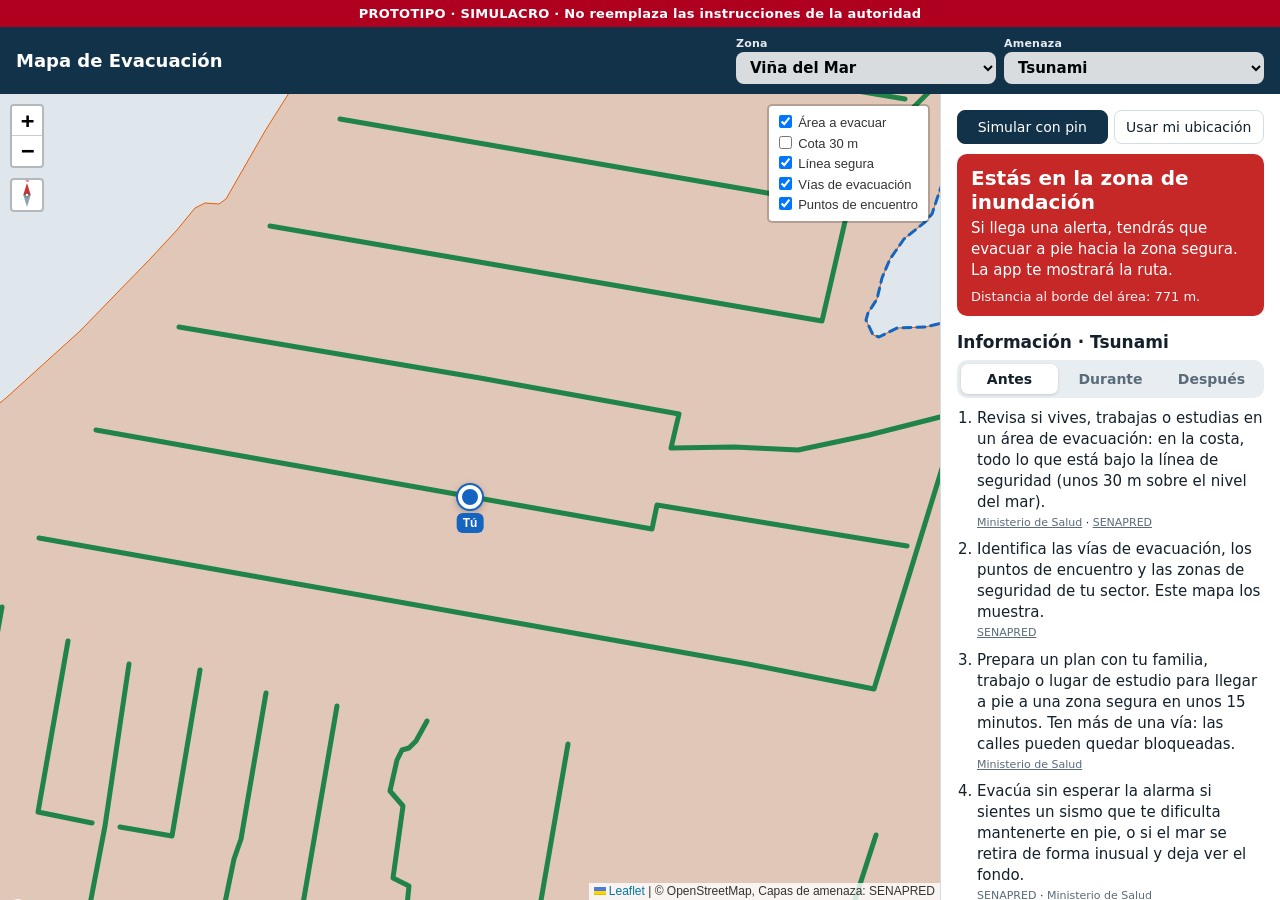
==== app/index.html @ fb672a98 "Macul: inundación y anegamiento + incendio estructural" ====
<!doctype html>
<html lang="es">
<head>
  <meta charset="utf-8">
  <meta name="viewport" content="width=device-width, initial-scale=1, viewport-fit=cover">
  <meta name="theme-color" content="#12324a">
  <title>Mapa de Evacuación</title>
  <link rel="stylesheet" href="vendor/leaflet/leaflet.css">
  <link rel="stylesheet" href="css/estilos.css?v=17">
</head>
<body>
  <div class="aviso-simulacro" id="aviso-simulacro">PROTOTIPO · SIMULACRO · No reemplaza las instrucciones de la autoridad</div>

  <div class="banner-alerta" id="banner-alerta" role="alert" hidden></div>

  <header class="cabecera">
    <div class="titulo">
      <h1>Mapa de Evacuación</h1>
      <div class="selectores">
        <label>Zona <select id="selector-zona"></select></label>
        <label>Amenaza <select id="selector-amenaza"></select></label>
      </div>
    </div>
  </header>

  <main class="contenido">
    <div id="mapa" role="application" aria-label="Mapa de la zona"></div>

    <section class="ficha" id="ficha">
      <div class="diagnostico" id="diagnostico" hidden>
        <div class="modos" role="group" aria-label="Origen de la posición">
          <button type="button" id="btn-simulacion" class="activo">Simular con pin</button>
          <button type="button" id="btn-gps">Usar mi ubicación</button>
        </div>
        <div class="estado" id="estado" aria-live="polite">
          <div class="estado-titulo" id="estado-titulo"></div>
          <div class="estado-texto" id="estado-texto"></div>
          <div class="estado-detalle" id="estado-detalle"></div>
        </div>
        <div class="ruta-info" id="ruta-info" hidden aria-live="polite"></div>
      </div>
      <section class="informacion" id="informacion" aria-label="Información sobre la amenaza"></section>
      <ul class="leyenda" id="leyenda"></ul>
      <p class="fuente" id="fuente"></p>
      <p class="estado-alertas" id="estado-alertas"></p>
    </section>
  </main>

  <div class="mensaje-error" id="mensaje-error" hidden></div>

  <script src="vendor/leaflet/leaflet.js"></script>
  <script src="vendor/leaflet-rotate.js"></script>
  <script src="vendor/supabase.js"></script>
  <script src="vendor/turf.min.js"></script>
  <script type="module" src="js/main.js?v=17"></script>
</body>
</html>
---- app/vendor/leaflet/leaflet.css ----
/* required styles */

.leaflet-pane,
.leaflet-tile,
.leaflet-marker-icon,
.leaflet-marker-shadow,
.leaflet-tile-container,
.leaflet-pane > svg,
.leaflet-pane > canvas,
.leaflet-zoom-box,
.leaflet-image-layer,
.leaflet-layer {
	position: absolute;
	left: 0;
	top: 0;
	}
.leaflet-container {
	overflow: hidden;
	}
.leaflet-tile,
.leaflet-marker-icon,
.leaflet-marker-shadow {
	-webkit-user-select: none;
	   -moz-user-select: none;
	        user-select: none;
	  -webkit-user-drag: none;
	}
/* Prevents IE11 from highlighting tiles in blue */
.leaflet-tile::selection {
	background: transparent;
}
/* Safari renders non-retina tile on retina better with this, but Chrome is worse */
.leaflet-safari .leaflet-tile {
	image-rendering: -webkit-optimize-contrast;
	}
/* hack that prevents hw layers "stretching" when loading new tiles */
.leaflet-safari .leaflet-tile-container {
	width: 1600px;
	height: 1600px;
	-webkit-transform-origin: 0 0;
	}
.leaflet-marker-icon,
.leaflet-marker-shadow {
	display: block;
	}
/* .leaflet-container svg: reset svg max-width decleration shipped in Joomla! (joomla.org) 3.x */
/* .leaflet-container img: map is broken in FF if you have max-width: 100% on tiles */
.leaflet-container .leaflet-overlay-pane svg {
	max-width: none !important;
	max-height: none !important;
	}
.leaflet-container .leaflet-marker-pane img,
.leaflet-container .leaflet-shadow-pane img,
.leaflet-container .leaflet-tile-pane img,
.leaflet-container img.leaflet-image-layer,
.leaflet-container .leaflet-tile {
	max-width: none !important;
	max-height: none !important;
	width: auto;
	padding: 0;
	}

.leaflet-container img.leaflet-tile {
	/* See: https://bugs.chromium.org/p/chromium/issues/detail?id=600120 */
	mix-blend-mode: plus-lighter;
}

.leaflet-container.leaflet-touch-zoom {
	-ms-touch-action: pan-x pan-y;
	touch-action: pan-x pan-y;
	}
.leaflet-container.leaflet-touch-drag {
	-ms-touch-action: pinch-zoom;
	/* Fallback for FF which doesn't support pinch-zoom */
	touch-action: none;
	touch-action: pinch-zoom;
}
.leaflet-container.leaflet-touch-drag.leaflet-touch-zoom {
	-ms-touch-action: none;
	touch-action: none;
}
.leaflet-container {
	-webkit-tap-highlight-color: transparent;
}
.leaflet-container a {
	-webkit-tap-highlight-color: rgba(51, 181, 229, 0.4);
}
.leaflet-tile {
	filter: inherit;
	visibility: hidden;
	}
.leaflet-tile-loaded {
	visibility: inherit;
	}
.leaflet-zoom-box {
	width: 0;
	height: 0;
	-moz-box-sizing: border-box;
	     box-sizing: border-box;
	z-index: 800;
	}
/* workaround for https://bugzilla.mozilla.org/show_bug.cgi?id=888319 */
.leaflet-overlay-pane svg {
	-moz-user-select: none;
	}

.leaflet-pane         { z-index: 400; }

.leaflet-tile-pane    { z-index: 200; }
.leaflet-overlay-pane { z-index: 400; }
.leaflet-shadow-pane  { z-index: 500; }
.leaflet-marker-pane  { z-index: 600; }
.leaflet-tooltip-pane   { z-index: 650; }
.leaflet-popup-pane   { z-index: 700; }

.leaflet-map-pane canvas { z-index: 100; }
.leaflet-map-pane svg    { z-index: 200; }

.leaflet-vml-shape {
	width: 1px;
	height: 1px;
	}
.lvml {
	behavior: url(#default#VML);
	display: inline-block;
	position: absolute;
	}


/* control positioning */

.leaflet-control {
	position: relative;
	z-index: 800;
	pointer-events: visiblePainted; /* IE 9-10 doesn't have auto */
	pointer-events: auto;
	}
.leaflet-top,
.leaflet-bottom {
	position: absolute;
	z-index: 1000;
	pointer-events: none;
	}
.leaflet-top {
	top: 0;
	}
.leaflet-right {
	right: 0;
	}
.leaflet-bottom {
	bottom: 0;
	}
.leaflet-left {
	left: 0;
	}
.leaflet-control {
	float: left;
	clear: both;
	}
.leaflet-right .leaflet-control {
	float: right;
	}
.leaflet-top .leaflet-control {
	margin-top: 10px;
	}
.leaflet-bottom .leaflet-control {
	margin-bottom: 10px;
	}
.leaflet-left .leaflet-control {
	margin-left: 10px;
	}
.leaflet-right .leaflet-control {
	margin-right: 10px;
	}


/* zoom and fade animations */

.leaflet-fade-anim .leaflet-popup {
	opacity: 0;
	-webkit-transition: opacity 0.2s linear;
	   -moz-transition: opacity 0.2s linear;
	        transition: opacity 0.2s linear;
	}
.leaflet-fade-anim .leaflet-map-pane .leaflet-popup {
	opacity: 1;
	}
.leaflet-zoom-animated {
	-webkit-transform-origin: 0 0;
	    -ms-transform-origin: 0 0;
	        transform-origin: 0 0;
	}
svg.leaflet-zoom-animated {
	will-change: transform;
}

.leaflet-zoom-anim .leaflet-zoom-animated {
	-webkit-transition: -webkit-transform 0.25s cubic-bezier(0,0,0.25,1);
	   -moz-transition:    -moz-transform 0.25s cubic-bezier(0,0,0.25,1);
	        transition:         transform 0.25s cubic-bezier(0,0,0.25,1);
	}
.leaflet-zoom-anim .leaflet-tile,
.leaflet-pan-anim .leaflet-tile {
	-webkit-transition: none;
	   -moz-transition: none;
	        transition: none;
	}

.leaflet-zoom-anim .leaflet-zoom-hide {
	visibility: hidden;
	}


/* cursors */

.leaflet-interactive {
	cursor: pointer;
	}
.leaflet-grab {
	cursor: -webkit-grab;
	cursor:    -moz-grab;
	cursor:         grab;
	}
.leaflet-crosshair,
.leaflet-crosshair .leaflet-interactive {
	cursor: crosshair;
	}
.leaflet-popup-pane,
.leaflet-control {
	cursor: auto;
	}
.leaflet-dragging .leaflet-grab,
.leaflet-dragging .leaflet-grab .leaflet-interactive,
.leaflet-dragging .leaflet-marker-draggable {
	cursor: move;
	cursor: -webkit-grabbing;
	cursor:    -moz-grabbing;
	cursor:         grabbing;
	}

/* marker & overlays interactivity */
.leaflet-marker-icon,
.leaflet-marker-shadow,
.leaflet-image-layer,
.leaflet-pane > svg path,
.leaflet-tile-container {
	pointer-events: none;
	}

.leaflet-marker-icon.leaflet-interactive,
.leaflet-image-layer.leaflet-interactive,
.leaflet-pane > svg path.leaflet-interactive,
svg.leaflet-image-layer.leaflet-interactive path {
	pointer-events: visiblePainted; /* IE 9-10 doesn't have auto */
	pointer-events: auto;
	}

/* visual tweaks */

.leaflet-container {
	background: #ddd;
	outline-offset: 1px;
	}
.leaflet-container a {
	color: #0078A8;
	}
.leaflet-zoom-box {
	border: 2px dotted #38f;
	background: rgba(255,255,255,0.5);
	}


/* general typography */
.leaflet-container {
	font-family: "Helvetica Neue", Arial, Helvetica, sans-serif;
	font-size: 12px;
	font-size: 0.75rem;
	line-height: 1.5;
	}


/* general toolbar styles */

.leaflet-bar {
	box-shadow: 0 1px 5px rgba(0,0,0,0.65);
	border-radius: 4px;
	}
.leaflet-bar a {
	background-color: #fff;
	border-bottom: 1px solid #ccc;
	width: 26px;
	height: 26px;
	line-height: 26px;
	display: block;
	text-align: center;
	text-decoration: none;
	color: black;
	}
.leaflet-bar a,
.leaflet-control-layers-toggle {
	background-position: 50% 50%;
	background-repeat: no-repeat;
	display: block;
	}
.leaflet-bar a:hover,
.leaflet-bar a:focus {
	background-color: #f4f4f4;
	}
.leaflet-bar a:first-child {
	border-top-left-radius: 4px;
	border-top-right-radius: 4px;
	}
.leaflet-bar a:last-child {
	border-bottom-left-radius: 4px;
	border-bottom-right-radius: 4px;
	border-bottom: none;
	}
.leaflet-bar a.leaflet-disabled {
	cursor: default;
	background-color: #f4f4f4;
	color: #bbb;
	}

.leaflet-touch .leaflet-bar a {
	width: 30px;
	height: 30px;
	line-height: 30px;
	}
.leaflet-touch .leaflet-bar a:first-child {
	border-top-left-radius: 2px;
	border-top-right-radius: 2px;
	}
.leaflet-touch .leaflet-bar a:last-child {
	border-bottom-left-radius: 2px;
	border-bottom-right-radius: 2px;
	}

/* zoom control */

.leaflet-control-zoom-in,
.leaflet-control-zoom-out {
	font: bold 18px 'Lucida Console', Monaco, monospace;
	text-indent: 1px;
	}

.leaflet-touch .leaflet-control-zoom-in, .leaflet-touch .leaflet-control-zoom-out  {
	font-size: 22px;
	}


/* layers control */

.leaflet-control-layers {
	box-shadow: 0 1px 5px rgba(0,0,0,0.4);
	background: #fff;
	border-radius: 5px;
	}
.leaflet-control-layers-toggle {
	background-image: url(images/layers.png);
	width: 36px;
	height: 36px;
	}
.leaflet-retina .leaflet-control-layers-toggle {
	background-image: url(images/layers-2x.png);
	background-size: 26px 26px;
	}
.leaflet-touch .leaflet-control-layers-toggle {
	width: 44px;
	height: 44px;
	}
.leaflet-control-layers .leaflet-control-layers-list,
.leaflet-control-layers-expanded .leaflet-control-layers-toggle {
	display: none;
	}
.leaflet-control-layers-expanded .leaflet-control-layers-list {
	display: block;
	position: relative;
	}
.leaflet-control-layers-expanded {
	padding: 6px 10px 6px 6px;
	color: #333;
	background: #fff;
	}
.leaflet-control-layers-scrollbar {
	overflow-y: scroll;
	overflow-x: hidden;
	padding-right: 5px;
	}
.leaflet-control-layers-selector {
	margin-top: 2px;
	position: relative;
	top: 1px;
	}
.leaflet-control-layers label {
	display: block;
	font-size: 13px;
	font-size: 1.08333em;
	}
.leaflet-control-layers-separator {
	height: 0;
	border-top: 1px solid #ddd;
	margin: 5px -10px 5px -6px;
	}

/* Default icon URLs */
.leaflet-default-icon-path { /* used only in path-guessing heuristic, see L.Icon.Default */
	background-image: url(images/marker-icon.png);
	}


/* attribution and scale controls */

.leaflet-container .leaflet-control-attribution {
	background: #fff;
	background: rgba(255, 255, 255, 0.8);
	margin: 0;
	}
.leaflet-control-attribution,
.leaflet-control-scale-line {
	padding: 0 5px;
	color: #333;
	line-height: 1.4;
	}
.leaflet-control-attribution a {
	text-decoration: none;
	}
.leaflet-control-attribution a:hover,
.leaflet-control-attribution a:focus {
	text-decoration: underline;
	}
.leaflet-attribution-flag {
	display: inline !important;
	vertical-align: baseline !important;
	width: 1em;
	height: 0.6669em;
	}
.leaflet-left .leaflet-control-scale {
	margin-left: 5px;
	}
.leaflet-bottom .leaflet-control-scale {
	margin-bottom: 5px;
	}
.leaflet-control-scale-line {
	border: 2px solid #777;
	border-top: none;
	line-height: 1.1;
	padding: 2px 5px 1px;
	white-space: nowrap;
	-moz-box-sizing: border-box;
	     box-sizing: border-box;
	background: rgba(255, 255, 255, 0.8);
	text-shadow: 1px 1px #fff;
	}
.leaflet-control-scale-line:not(:first-child) {
	border-top: 2px solid #777;
	border-bottom: none;
	margin-top: -2px;
	}
.leaflet-control-scale-line:not(:first-child):not(:last-child) {
	border-bottom: 2px solid #777;
	}

.leaflet-touch .leaflet-control-attribution,
.leaflet-touch .leaflet-control-layers,
.leaflet-touch .leaflet-bar {
	box-shadow: none;
	}
.leaflet-touch .leaflet-control-layers,
.leaflet-touch .leaflet-bar {
	border: 2px solid rgba(0,0,0,0.2);
	background-clip: padding-box;
	}


/* popup */

.leaflet-popup {
	position: absolute;
	text-align: center;
	margin-bottom: 20px;
	}
.leaflet-popup-content-wrapper {
	padding: 1px;
	text-align: left;
	border-radius: 12px;
	}
.leaflet-popup-content {
	margin: 13px 24px 13px 20px;
	line-height: 1.3;
	font-size: 13px;
	font-size: 1.08333em;
	min-height: 1px;
	}
.leaflet-popup-content p {
	margin: 17px 0;
	margin: 1.3em 0;
	}
.leaflet-popup-tip-container {
	width: 40px;
	height: 20px;
	position: absolute;
	left: 50%;
	margin-top: -1px;
	margin-left: -20px;
	overflow: hidden;
	pointer-events: none;
	}
.leaflet-popup-tip {
	width: 17px;
	height: 17px;
	padding: 1px;

	margin: -10px auto 0;
	pointer-events: auto;

	-webkit-transform: rotate(45deg);
	   -moz-transform: rotate(45deg);
	    -ms-transform: rotate(45deg);
	        transform: rotate(45deg);
	}
.leaflet-popup-content-wrapper,
.leaflet-popup-tip {
	background: white;
	color: #333;
	box-shadow: 0 3px 14px rgba(0,0,0,0.4);
	}
.leaflet-container a.leaflet-popup-close-button {
	position: absolute;
	top: 0;
	right: 0;
	border: none;
	text-align: center;
	width: 24px;
	height: 24px;
	font: 16px/24px Tahoma, Verdana, sans-serif;
	color: #757575;
	text-decoration: none;
	background: transparent;
	}
.leaflet-container a.leaflet-popup-close-button:hover,
.leaflet-container a.leaflet-popup-close-button:focus {
	color: #585858;
	}
.leaflet-popup-scrolled {
	overflow: auto;
	}

.leaflet-oldie .leaflet-popup-content-wrapper {
	-ms-zoom: 1;
	}
.leaflet-oldie .leaflet-popup-tip {
	width: 24px;
	margin: 0 auto;

	-ms-filter: "progid:DXImageTransform.Microsoft.Matrix(M11=0.70710678, M12=0.70710678, M21=-0.70710678, M22=0.70710678)";
	filter: progid:DXImageTransform.Microsoft.Matrix(M11=0.70710678, M12=0.70710678, M21=-0.70710678, M22=0.70710678);
	}

.leaflet-oldie .leaflet-control-zoom,
.leaflet-oldie .leaflet-control-layers,
.leaflet-oldie .leaflet-popup-content-wrapper,
.leaflet-oldie .leaflet-popup-tip {
	border: 1px solid #999;
	}


/* div icon */

.leaflet-div-icon {
	background: #fff;
	border: 1px solid #666;
	}


/* Tooltip */
/* Base styles for the element that has a tooltip */
.leaflet-tooltip {
	position: absolute;
	padding: 6px;
	background-color: #fff;
	border: 1px solid #fff;
	border-radius: 3px;
	color: #222;
	white-space: nowrap;
	-webkit-user-select: none;
	-moz-user-select: none;
	-ms-user-select: none;
	user-select: none;
	pointer-events: none;
	box-shadow: 0 1px 3px rgba(0,0,0,0.4);
	}
.leaflet-tooltip.leaflet-interactive {
	cursor: pointer;
	pointer-events: auto;
	}
.leaflet-tooltip-top:before,
.leaflet-tooltip-bottom:before,
.leaflet-tooltip-left:before,
.leaflet-tooltip-right:before {
	position: absolute;
	pointer-events: none;
	border: 6px solid transparent;
	background: transparent;
	content: "";
	}

/* Directions */

.leaflet-tooltip-bottom {
	margin-top: 6px;
}
.leaflet-tooltip-top {
	margin-top: -6px;
}
.leaflet-tooltip-bottom:before,
.leaflet-tooltip-top:before {
	left: 50%;
	margin-left: -6px;
	}
.leaflet-tooltip-top:before {
	bottom: 0;
	margin-bottom: -12px;
	border-top-color: #fff;
	}
.leaflet-tooltip-bottom:before {
	top: 0;
	margin-top: -12px;
	margin-left: -6px;
	border-bottom-color: #fff;
	}
.leaflet-tooltip-left {
	margin-left: -6px;
}
.leaflet-tooltip-right {
	margin-left: 6px;
}
.leaflet-tooltip-left:before,
.leaflet-tooltip-right:before {
	top: 50%;
	margin-top: -6px;
	}
.leaflet-tooltip-left:before {
	right: 0;
	margin-right: -12px;
	border-left-color: #fff;
	}
.leaflet-tooltip-right:before {
	left: 0;
	margin-left: -12px;
	border-right-color: #fff;
	}

/* Printing */

@media print {
	/* Prevent printers from removing background-images of controls. */
	.leaflet-control {
		-webkit-print-color-adjust: exact;
		print-color-adjust: exact;
		}
	}
---- app/css/estilos.css ----
:root {
  --fondo: #f4f6f8;
  --texto: #14202b;
  --tenue: #5a6b7a;
  --marca: #12324a;
  --peligro: #e85d04;
  --seguro: #1b9e4b;
  --via: #0a7d3b;
  --linea-segura: #1565c0;
  --simulacro: #b00020;
  --borde: #d5dde4;
  --tarjeta: #ffffff;
}
* { box-sizing: border-box; }
html, body { height: 100%; margin: 0; }
body {
  font-family: system-ui, -apple-system, "Segoe UI", Roboto, sans-serif;
  color: var(--texto); background: var(--fondo);
  display: flex; flex-direction: column;
}
.aviso-simulacro {
  background: var(--simulacro); color: #fff; text-align: center;
  font-size: 13px; font-weight: 600; padding: 6px 12px; letter-spacing: .02em;
}
.cabecera { background: var(--marca); color: #fff; padding: 10px 16px; }
.titulo { display: flex; align-items: center; justify-content: space-between; gap: 12px; flex-wrap: wrap; }
.titulo h1 { font-size: 18px; margin: 0; }
.titulo select {
  font: inherit; font-size: 15px; padding: 6px 10px; border-radius: 8px; border: 0; max-width: 100%;
}
.contenido { flex: 1; display: flex; min-height: 0; }
#mapa { flex: 1; min-height: 300px; background: #dfe6ec; }
.ficha {
  width: 340px; overflow-y: auto; padding: 16px; background: var(--tarjeta);
  border-left: 1px solid var(--borde);
}
.ficha h2 { font-size: 17px; margin: 0 0 8px; }
.ficha p { line-height: 1.45; margin: 0 0 12px; }
.leyenda { list-style: none; padding: 0; margin: 0 0 12px; }
.leyenda li { display: flex; align-items: center; gap: 10px; padding: 4px 0; font-size: 14px; }
.muestra { width: 26px; height: 14px; flex: none; border-radius: 3px; }
.muestra.linea { height: 0; border-top-width: 4px; border-top-style: solid; border-radius: 0; }
.muestra.punto { width: 14px; height: 14px; border-radius: 50%; margin: 0 6px; }
.fuente { font-size: 12px; color: var(--tenue); border-top: 1px solid var(--borde); padding-top: 10px; }
.mensaje-error {
  position: fixed; left: 16px; right: 16px; bottom: 16px; z-index: 1000;
  background: #fff3cd; color: #5c4400; border: 1px solid #e6c65c; border-radius: 10px;
  padding: 12px 14px; font-size: 14px; box-shadow: 0 4px 16px rgba(0,0,0,.15);
}
.popup-titulo { font-weight: 700; margin-bottom: 4px; }
@media (max-width: 760px) {
  .contenido { flex-direction: column; }
  #mapa { flex: 1 1 60%; }
  .ficha { width: auto; flex: 0 0 auto; max-height: 40vh; border-left: 0; border-top: 1px solid var(--borde); }
}

/* Etapa 2: diagnóstico */
.diagnostico { margin-bottom: 16px; }
.modos { display: flex; gap: 6px; margin-bottom: 10px; }
.modos button {
  flex: 1; font: inherit; font-size: 14px; padding: 8px 6px; border-radius: 8px;
  border: 1px solid var(--borde); background: #fff; color: var(--texto); cursor: pointer;
}
.modos button.activo { background: var(--marca); color: #fff; border-color: var(--marca); }
.estado { border-radius: 10px; padding: 12px 14px; color: #fff; background: #5a6b7a; }
.estado.peligro { background: #c62828; }
.estado.alerta { background: #e65100; }
.estado.seguro { background: #1b7f3b; }
.estado.neutro { background: #5a6b7a; }
.estado-titulo { font-size: 20px; font-weight: 800; margin-bottom: 4px; }
.estado-texto { font-size: 15px; line-height: 1.4; }
.estado-detalle { font-size: 13px; margin-top: 8px; opacity: .95; }
.estado-detalle:empty { display: none; }
@media (max-width: 760px) {
  .ficha { max-height: 45vh; }
  .estado-titulo { font-size: 18px; }
}

.pin-usuario { cursor: grab; }
.pin-punto {
  width: 24px; height: 24px; border-radius: 50%;
  background: #1565c0; border: 4px solid #fff; box-shadow: 0 0 0 2px #1565c0, 0 2px 8px rgba(0,0,0,.4);
}
.pin-etiqueta {
  position: absolute; top: 28px; left: 50%; transform: translateX(-50%);
  background: #1565c0; color: #fff; font-size: 12px; font-weight: 700; padding: 1px 6px; border-radius: 6px;
}

/* Brújula */
.control-brujula {
  width: 34px; height: 34px; padding: 0; display: grid; place-items: center;
  background: #fff; cursor: pointer; border-radius: 4px;
}
.control-brujula.activa { background: #1565c0; box-shadow: 0 0 0 3px rgba(21,101,192,.35); }
.control-brujula.activa .brujula-aguja circle { fill: #1565c0; }
.brujula-aguja { /* sin transición: al cruzar 0°/360° daría una vuelta completa */ }

/* Linterna en el pin: el SVG está centrado en el punto y rota alrededor de él */
.pin-usuario { overflow: visible; }
.pin-linterna {
  position: absolute; left: 12px; top: 12px;
  transform: translate(-50%, -50%);
  pointer-events: none; opacity: 0; transition: opacity .3s;
}
.pin-linterna.visible { opacity: 1; }
.pin-punto, .pin-etiqueta { position: relative; z-index: 1; }
.pin-etiqueta { position: absolute; }

/* Etapa 3: ruta */
.destino-icono { overflow: visible; }
.destino-punto {
  width: 28px; height: 28px; border-radius: 50%; background: #1b9e4b;
  border: 4px solid #fff; box-shadow: 0 0 0 3px #6a1b9a, 0 2px 8px rgba(0,0,0,.35);
}
.destino-etiqueta {
  position: absolute; top: 32px; left: 50%; transform: translateX(-50%); white-space: nowrap;
  background: #6a1b9a; color: #fff; font-size: 12px; font-weight: 700; padding: 2px 7px; border-radius: 6px;
}
.ruta-info { margin-top: 10px; border: 2px solid #6a1b9a; border-radius: 10px; padding: 10px 12px; background: #faf5fd; }
.ruta-info[hidden] { display: none; }
.ruta-titulo { font-weight: 800; color: #4a148c; margin-bottom: 6px; }
.ruta-cifras { display: flex; gap: 14px; flex-wrap: wrap; margin-bottom: 6px; }
.ruta-cifras div { display: flex; flex-direction: column; }
.ruta-cifras strong { font-size: 22px; line-height: 1.1; color: #14202b; }
.ruta-cifras span { font-size: 12px; color: var(--tenue); }
.ruta-detalle { font-size: 13px; color: #333; line-height: 1.4; }
.ruta-detalle div + div { margin-top: 3px; }
.ruta-aviso { font-size: 13px; background: #fff3cd; color: #5c4400; border-radius: 6px; padding: 6px 8px; margin-top: 6px; }
.ruta-cargando { font-size: 14px; color: var(--tenue); }

/* Zonas × amenazas */
.selectores { display: flex; gap: 8px; flex-wrap: wrap; flex: 1; justify-content: flex-end; }
.selectores label { display: flex; flex-direction: column; font-size: 11px; font-weight: 600; letter-spacing: .02em; opacity: .9; flex: 1; min-width: 140px; max-width: 260px; }
.selectores select { margin-top: 2px; width: 100%; }
.selectores select:disabled { opacity: .6; }
.popup-fuente { margin-top: 4px; font-size: 11px; color: var(--tenue); }
@media (max-width: 760px) { .selectores { justify-content: stretch; } .selectores label { max-width: none; } }

/* Modo emergencia (spec §5.3) */
.banner-alerta {
  background: #b71c1c; color: #fff; padding: 12px 16px; font-size: 15px;
  border-bottom: 3px solid #ffeb3b; animation: pulso-alerta 1.6s ease-in-out infinite;
}
.banner-alerta[hidden] { display: none; }
.banner-fila { display: flex; align-items: center; gap: 8px; flex-wrap: wrap; font-size: 18px; }
.etiqueta-simulacro { background: #ffeb3b; color: #000; font-weight: 800; font-size: 12px; padding: 2px 8px; border-radius: 4px; letter-spacing: .05em; }
.banner-mensaje { margin-top: 6px; font-size: 17px; font-weight: 600; line-height: 1.35; }
.banner-pie { margin-top: 6px; font-size: 12px; opacity: .9; }
.banner-otra { margin-top: 6px; font-size: 13px; background: rgba(0,0,0,.25); padding: 4px 8px; border-radius: 6px; }
@keyframes pulso-alerta { 0%, 100% { background: #b71c1c; } 50% { background: #d32f2f; } }
@media (prefers-reduced-motion: reduce) { .banner-alerta { animation: none; } }
body.modo-emergencia .cabecera { background: #4a0d0d; }
body.modo-emergencia .selectores select:disabled { opacity: .8; }
body.modo-emergencia .ruta-info { border-width: 3px; }
.estado-alertas { font-size: 12px; color: var(--tenue); margin: 6px 0 0; }
.estado-alertas::before { content: '●'; margin-right: 5px; }
.estado-alertas.ok::before { color: #1b9e4b; }
.estado-alertas.error::before { color: #e65100; }
.estado-alertas.sin_configurar::before { color: #9e9e9e; }

/* Ubicación real (GPS) cuando el pin está en otra parte */
.ubicacion-real-punto {
  width: 16px; height: 16px; border-radius: 50%; background: #1e88e5;
  border: 3px solid #fff; box-shadow: 0 0 0 2px rgba(30,136,229,.4), 0 1px 4px rgba(0,0,0,.4);
}

/* Modo emergencia: solo lo esencial (alerta, mapa, estado y ruta) */
body.modo-emergencia .cabecera,
body.modo-emergencia .modos,
body.modo-emergencia #informacion,
body.modo-emergencia #leyenda,
body.modo-emergencia #fuente,
body.modo-emergencia .leaflet-control-layers,
body.modo-emergencia .estado-detalle,
body.modo-emergencia .estado.peligro .estado-texto,
body.modo-emergencia .estado.alerta .estado-texto,
body.modo-emergencia .ruta-detalle div:not(:first-child) { display: none; }
body.modo-emergencia .banner-pie { display: none; }
body.modo-emergencia .estado { padding: 8px 12px; }
body.modo-emergencia .estado-titulo { font-size: 18px; margin: 0; }
body.modo-emergencia .ruta-info { margin-top: 8px; }
body.modo-emergencia .ruta-cifras strong { font-size: 30px; }
body.modo-emergencia .ruta-aviso { font-size: 12px; }
@media (max-width: 760px) {
  body.modo-emergencia #mapa { flex: 1 1 62%; }
  body.modo-emergencia .ficha { max-height: 38vh; padding: 10px 14px; }
}


/* Panel Información (spec §5.2) */
.informacion { margin-bottom: 14px; }
.info-titulo { font-size: 17px; margin: 0 0 10px; }
.info-pestanas { display: flex; gap: 4px; background: #e8edf1; padding: 4px; border-radius: 10px; margin-bottom: 10px; }
.info-pestanas button {
  flex: 1; font: inherit; font-size: 14px; font-weight: 600; padding: 7px 4px; border: 0; border-radius: 7px;
  background: transparent; color: var(--tenue); cursor: pointer;
}
.info-pestanas button.activa { background: #fff; color: var(--texto); box-shadow: 0 1px 3px rgba(0,0,0,.15); }
.info-lista { margin: 0; padding-left: 20px; }
.info-lista li { margin-bottom: 9px; line-height: 1.4; font-size: 15px; }
.info-lista li span:first-child { display: block; }
.info-cita { display: block; font-size: 11px; margin-top: 2px; }
.info-cita a { color: var(--tenue); }
.info-nota { font-size: 13px; background: #fff3cd; color: #5c4400; border-radius: 6px; padding: 6px 8px; margin: 0 0 8px; }
.info-vacio { color: var(--tenue); font-size: 14px; }

/* Modo precaución (spec §5.4) */
.ruta-info.precaucion { border-color: #e65100; background: #fff8f0; }
.ruta-info.precaucion .ruta-titulo { color: #b33f00; }
.precaucion-motivo { font-size: 13px; color: #5c4400; margin-bottom: 6px; }
.precaucion-lista { margin: 4px 0 0; padding-left: 22px; }
.precaucion-lista li { font-size: 17px; font-weight: 600; line-height: 1.35; margin-bottom: 6px; }
.precaucion-fuente { font-size: 11px; color: var(--tenue); margin-top: 4px; }
.leyenda li.leyenda-grupo { font-weight: 600; padding-bottom: 2px; }
.leyenda li.leyenda-clase { padding: 2px 0 2px 8px; font-size: 13px; }
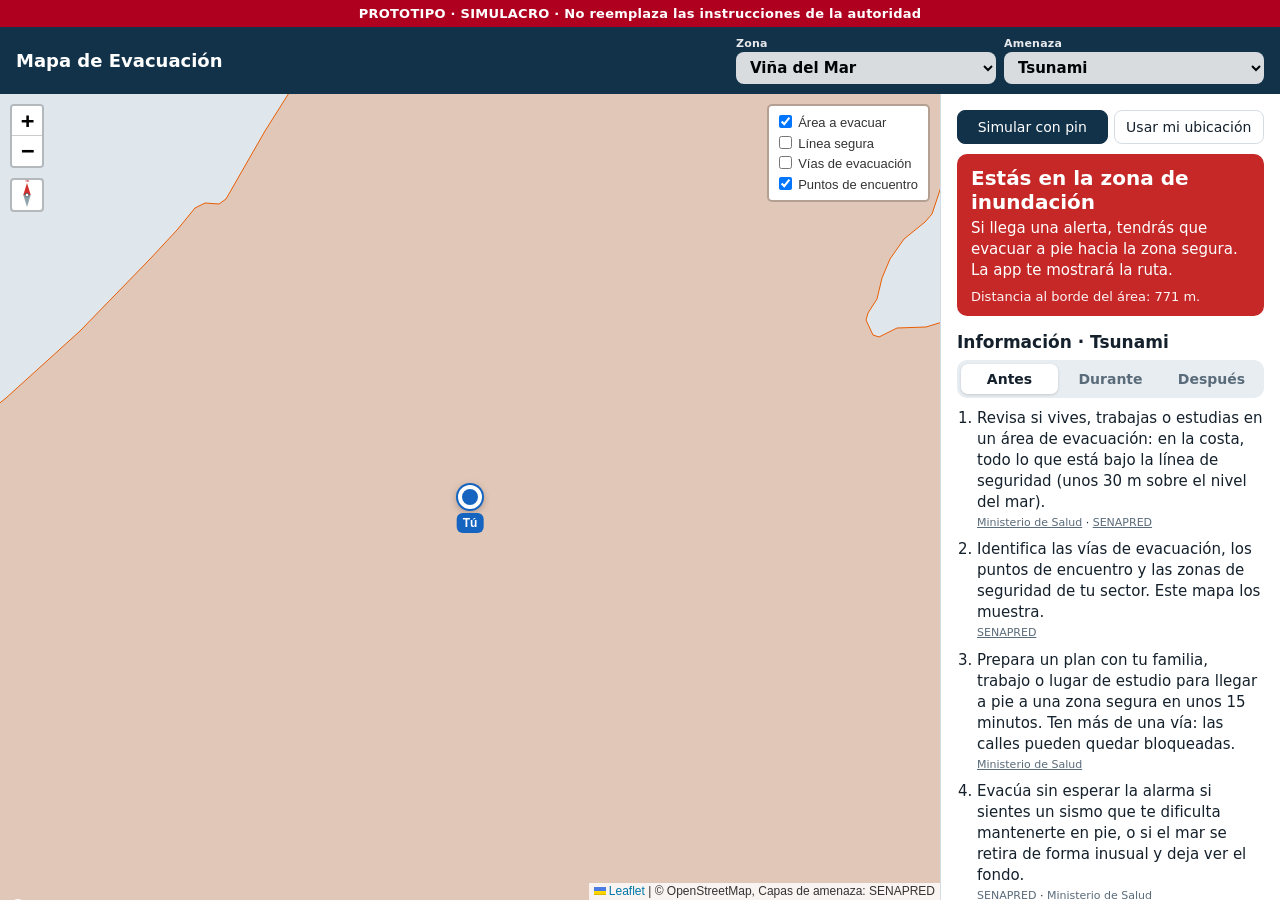
==== commit 39f858b5: "Capas visibles por defecto; se quita la Cota 30" ====
--- a/app/index.html
+++ b/app/index.html
@@ -6,7 +6,7 @@
   <meta name="theme-color" content="#12324a">
   <title>Mapa de Evacuación</title>
   <link rel="stylesheet" href="vendor/leaflet/leaflet.css">
-  <link rel="stylesheet" href="css/estilos.css?v=17">
+  <link rel="stylesheet" href="css/estilos.css?v=21">
 </head>
 <body>
   <div class="aviso-simulacro" id="aviso-simulacro">PROTOTIPO · SIMULACRO · No reemplaza las instrucciones de la autoridad</div>
@@ -52,6 +52,6 @@
   <script src="vendor/leaflet-rotate.js"></script>
   <script src="vendor/supabase.js"></script>
   <script src="vendor/turf.min.js"></script>
-  <script type="module" src="js/main.js?v=17"></script>
+  <script type="module" src="js/main.js?v=21"></script>
 </body>
 </html>
--- a/app/css/estilos.css
+++ b/app/css/estilos.css
@@ -213,3 +213,5 @@
 .precaucion-fuente { font-size: 11px; color: var(--tenue); margin-top: 4px; }
 .leyenda li.leyenda-grupo { font-weight: 600; padding-bottom: 2px; }
 .leyenda li.leyenda-clase { padding: 2px 0 2px 8px; font-size: 13px; }
+.leyenda li.apagada { opacity: .45; }
+.leyenda-nota { font-size: 12px; color: var(--tenue); margin-left: 4px; }
